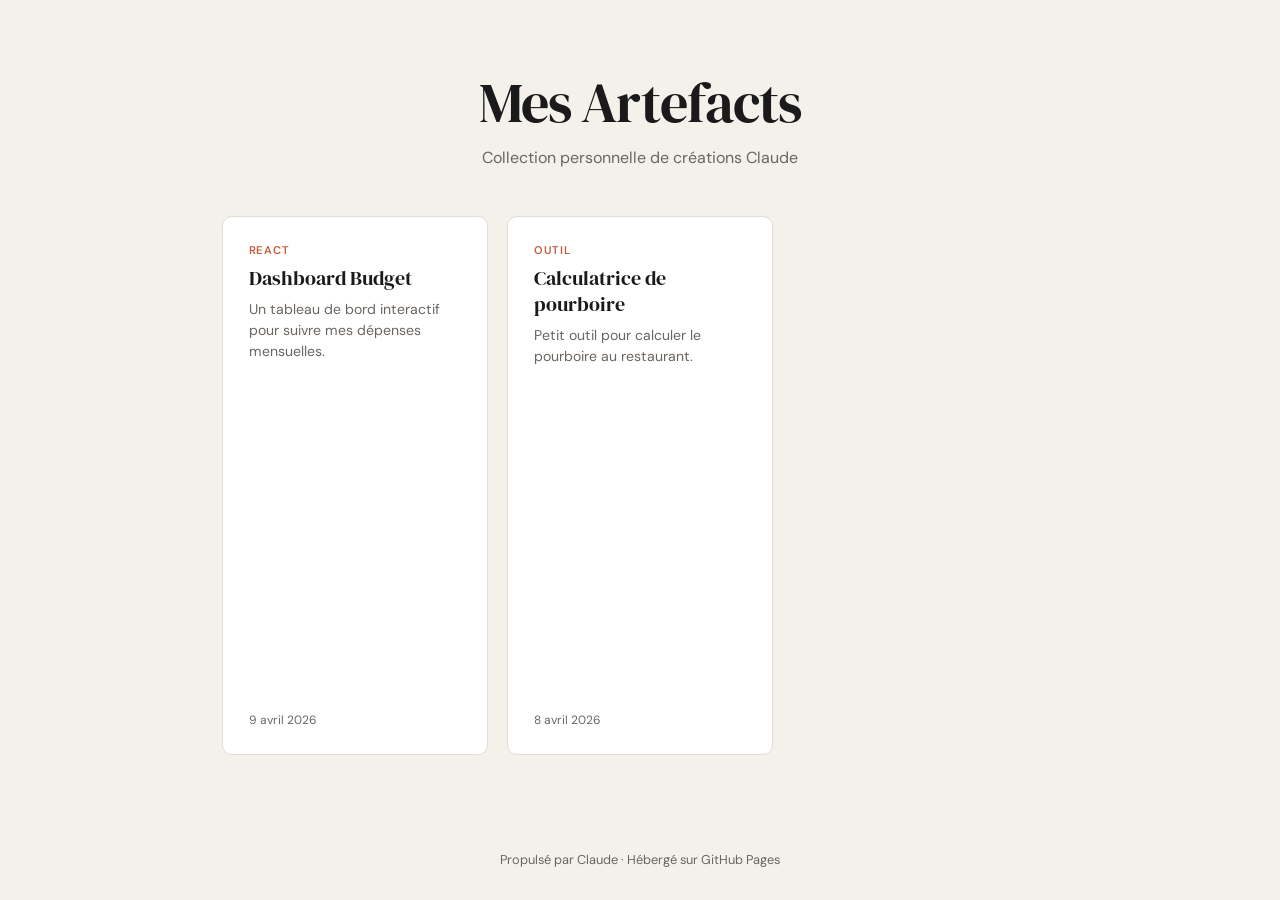
==== index.html @ f5a8dc8c "Rename index(1).html to index.html" ====
<!DOCTYPE html>
<html lang="fr">
<head>
    <meta charset="UTF-8">
    <meta name="viewport" content="width=device-width, initial-scale=1.0">
    <title>Mes Artefacts Claude</title>
    <link rel="preconnect" href="https://fonts.googleapis.com">
    <link href="https://fonts.googleapis.com/css2?family=DM+Serif+Display&family=DM+Sans:wght@400;500;600&display=swap" rel="stylesheet">
    <link rel="stylesheet" href="style.css">
</head>
<body>
    <header>
        <h1>Mes Artefacts</h1>
        <p class="subtitle">Collection personnelle de créations Claude</p>
    </header>

    <main id="gallery">
        <!-- Les cartes sont générées automatiquement depuis artefacts.json -->
        <p class="loading">Chargement...</p>
    </main>

    <footer>
        <p>Propulsé par Claude &middot; Hébergé sur GitHub Pages</p>
    </footer>

    <script>
        async function loadArtefacts() {
            const gallery = document.getElementById('gallery');
            try {
                const res = await fetch('artefacts.json');
                const artefacts = await res.json();

                if (artefacts.length === 0) {
                    gallery.innerHTML = '<p class="empty">Aucun artefact pour le moment. Ajoute ton premier !</p>';
                    return;
                }

                // Trier par date décroissante
                artefacts.sort((a, b) => new Date(b.date) - new Date(a.date));

                gallery.innerHTML = artefacts.map(a => `
                    <a href="artefacts/${a.fichier}" class="card">
                        <span class="card-tag">${a.tag || 'artefact'}</span>
                        <h2>${a.titre}</h2>
                        <p>${a.description || ''}</p>
                        <time>${new Date(a.date).toLocaleDateString('fr-BE', { day: 'numeric', month: 'long', year: 'numeric' })}</time>
                    </a>
                `).join('');
            } catch (e) {
                gallery.innerHTML = '<p class="empty">Impossible de charger artefacts.json</p>';
                console.error(e);
            }
        }

        loadArtefacts();
    </script>
</body>
</html>
---- style.css ----
:root {
    --bg: #f4f1eb;
    --text: #1a1a1a;
    --text-muted: #6b6560;
    --accent: #c45d3e;
    --card-bg: #fff;
    --card-border: #e2ddd6;
    --card-hover: #faf8f5;
    --radius: 10px;
    --font-display: 'DM Serif Display', Georgia, serif;
    --font-body: 'DM Sans', -apple-system, sans-serif;
}

@media (prefers-color-scheme: dark) {
    :root {
        --bg: #1a1815;
        --text: #e8e2d9;
        --text-muted: #9a938a;
        --accent: #e07a5f;
        --card-bg: #242119;
        --card-border: #3a352d;
        --card-hover: #2e291f;
    }
}

* {
    margin: 0;
    padding: 0;
    box-sizing: border-box;
}

body {
    font-family: var(--font-body);
    background: var(--bg);
    color: var(--text);
    min-height: 100vh;
    display: flex;
    flex-direction: column;
}

header {
    padding: 4rem 2rem 2rem;
    text-align: center;
}

header h1 {
    font-family: var(--font-display);
    font-size: clamp(2.2rem, 5vw, 3.5rem);
    font-weight: 400;
    letter-spacing: -0.02em;
    margin-bottom: 0.4rem;
}

.subtitle {
    color: var(--text-muted);
    font-size: 1rem;
    font-weight: 400;
}

/* ---- Gallery grid ---- */

#gallery {
    max-width: 900px;
    width: 100%;
    margin: 0 auto;
    padding: 1rem 2rem 4rem;
    display: grid;
    grid-template-columns: repeat(auto-fill, minmax(260px, 1fr));
    gap: 1.2rem;
    flex: 1;
}

/* ---- Card ---- */

.card {
    display: flex;
    flex-direction: column;
    gap: 0.5rem;
    padding: 1.6rem;
    background: var(--card-bg);
    border: 1px solid var(--card-border);
    border-radius: var(--radius);
    text-decoration: none;
    color: var(--text);
    transition: transform 0.2s ease, box-shadow 0.2s ease, background 0.2s ease;
}

.card:hover {
    transform: translateY(-3px);
    box-shadow: 0 8px 24px rgba(0,0,0,0.08);
    background: var(--card-hover);
}

.card-tag {
    font-size: 0.7rem;
    font-weight: 600;
    text-transform: uppercase;
    letter-spacing: 0.08em;
    color: var(--accent);
    width: fit-content;
}

.card h2 {
    font-family: var(--font-display);
    font-size: 1.25rem;
    font-weight: 400;
    line-height: 1.3;
}

.card p {
    font-size: 0.88rem;
    color: var(--text-muted);
    line-height: 1.5;
}

.card time {
    font-size: 0.75rem;
    color: var(--text-muted);
    margin-top: auto;
    padding-top: 0.5rem;
}

/* ---- States ---- */

.loading, .empty {
    grid-column: 1 / -1;
    text-align: center;
    color: var(--text-muted);
    padding: 3rem 0;
}

/* ---- Footer ---- */

footer {
    text-align: center;
    padding: 2rem;
    color: var(--text-muted);
    font-size: 0.8rem;
}
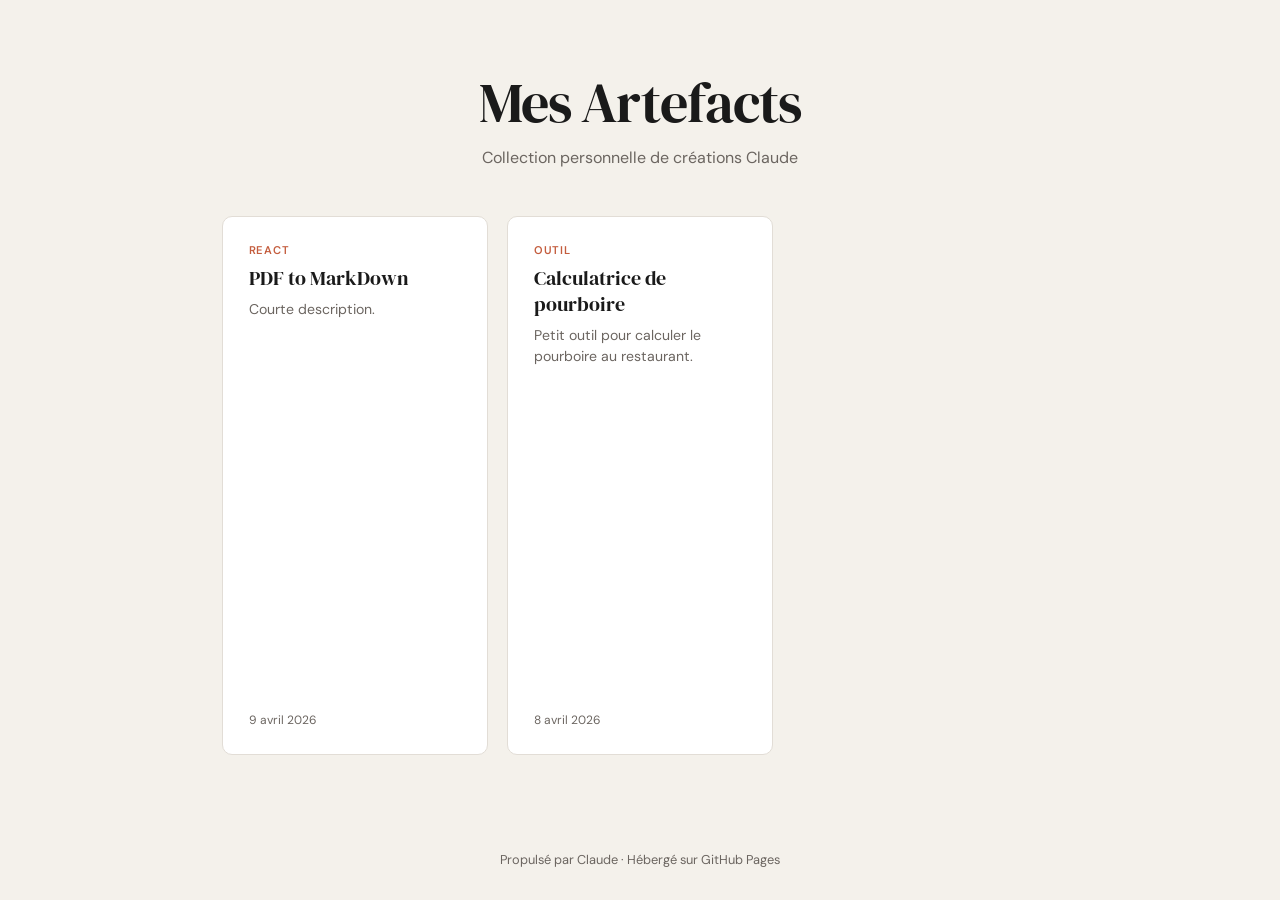
==== commit 9169a1de: "Update index.html" ====
--- a/index.html
+++ b/index.html
@@ -3,7 +3,8 @@
 <head>
     <meta charset="UTF-8">
     <meta name="viewport" content="width=device-width, initial-scale=1.0">
-    <title>Mes Artefacts Claude</title>
+    <link rel="icon" type="image/png" href="fav.png">
+    <title>Mes Outils 🛠️</title>
     <link rel="preconnect" href="https://fonts.googleapis.com">
     <link href="https://fonts.googleapis.com/css2?family=DM+Serif+Display&family=DM+Sans:wght@400;500;600&display=swap" rel="stylesheet">
     <link rel="stylesheet" href="style.css">
